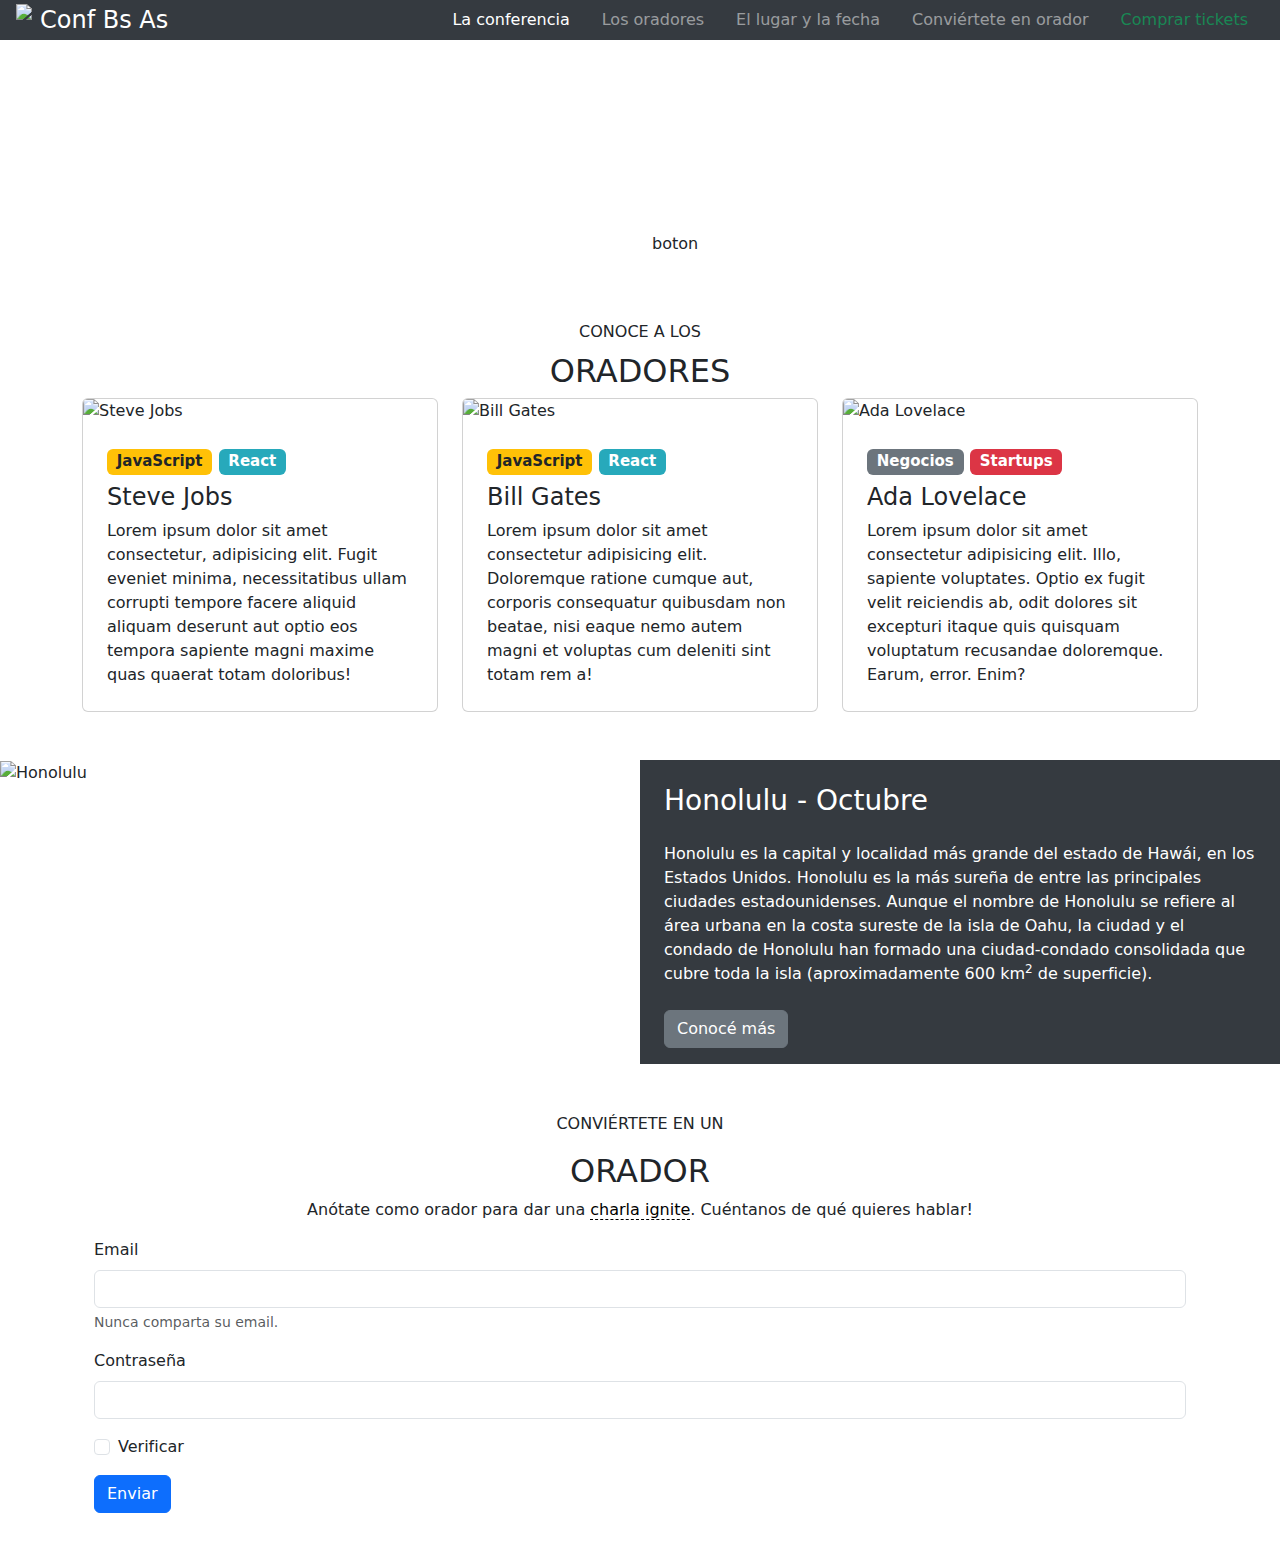
==== index.html @ e2c48ae4 "Actualizacion del commit inicial" ====
<!DOCTYPE html>
<html lang="es">

<head>
    <meta charset="UTF-8">
    <meta http-equiv="X-UA-Compatible" content="IE=edge">
    <meta name="viewport" content="width=device-width, initial-scale=1.0">
    <link rel="stylesheet" href="css/estilo.css">
    <link href="https://cdn.jsdelivr.net/npm/bootstrap@5.1.3/dist/css/bootstrap.min.css" rel="stylesheet">

    <script src="https://cdn.jsdelivr.net/npm/bootstrap@5.1.3/dist/js/bootstrap.bundle.min.js"></script>
    <title>Conf Bs As</title>
</head>

<body>
    <main>
        <div class="container-fluid px-0">
            <header class="d-flex flex-wrap justify-content-center mx-0 px-3 fondo-oscuro">
                <a href="/" class="d-flex align-items-center mb-3 mb-md-0 me-md-auto text-dark text-decoration-none">
                    <img src="./img/codoacodo.png" class="bi me-2" height="32"></img>
                    <span class="fs-4 text-white">Conf Bs As</span>
                </a>

                <ul class="nav nav-pills">
                    <li class="nav-item"><a href="#" class="nav-link text-white">La conferencia</a></li>
                    <li class="nav-item"><a href="#" class="nav-link text-white-50">Los oradores</a></li>
                    <li class="nav-item"><a href="#" class="nav-link text-white-50">El lugar y la fecha</a></li>
                    <li class="nav-item"><a href="#" class="nav-link text-white-50">Conviértete en orador</a></li>
                    <li class="nav-item"><a href="#" class="nav-link text-success">Comprar tickets</a></li>
                </ul>
            </header>
        </div>



        <div class="container-fluid fondo-imagen">
            <div class="row row-cols-2">
                <div class="col"></div>
                <div class="col">
                    <h1 class="text-white text-end">Conf Bs As</h1>
                    <p class="text-white text-end">Bs As llega por primera vez a Argentina. Un evento para compartir con nuestra
                        comunidad el conocimiento y
                        experiencia de los expertos que están creando el futuro de Internet. Ven a conocer a miembros
                        del
                        evento, a otros estudiantes de Codo a Codo y los oradores de primer nivel que tenemos para ti.
                        Te
                        esperamos!</p>
                    <div>
                        <p>boton</p>
                    </div>
                </div>
            </div>
        </div>



        <div class="container my-5">
            <div>
                <p class="text-center m-2 ">CONOCE A LOS</p>
                <h2 class="text-center m-2">ORADORES</h2>
            </div>
            <div class="row row-cols-1 row-cols-sm-2 row-cols-md-3 g-4">

                <div class="col">
                    <div class="card h-100">
                        <img src="./img/steve.jpg" class="card-img-top img-fluid" alt="Steve Jobs">
                        <div class="card-body p-4">
                            <h5><span class="badge bg-warning text-dark">JavaScript</span>
                                <span class="badge bg-badge-react">React</span>
                            </h5>
                            <h4 class="card-title">Steve Jobs</h4>
                            <p class="card-text">Lorem ipsum dolor sit amet consectetur, adipisicing elit. Fugit eveniet
                                minima, necessitatibus ullam corrupti tempore facere aliquid aliquam deserunt aut optio
                                eos
                                tempora sapiente magni maxime quas quaerat totam doloribus!</p>

                        </div>
                    </div>
                </div>
                <div class="col">
                    <div class="card h-100">

                        <img src="./img/bill.jpg" class="card-img-top img-fluid" alt="Bill Gates">
                        <div class="card-body p-4">
                            <h5><span class="badge bg-warning text-dark">JavaScript</span>
                                <span class="badge bg-badge-react">React</span>
                            </h5>
                            <h4 class="card-title">Bill Gates</h4>
                            <p class="card-text">Lorem ipsum dolor sit amet consectetur adipisicing elit. Doloremque
                                ratione
                                cumque aut, corporis consequatur quibusdam non beatae, nisi eaque nemo autem magni et
                                voluptas cum deleniti sint totam rem a!</p>
                        </div>
                    </div>
                </div>
                <div class="col">
                    <div class="card h-100">
                        <img src="./img/ada.jpeg" class="card-img-top img-fluid" alt="Ada Lovelace">
                        <div class="card-body p-4">
                            <h5><span class="badge bg-secondary">Negocios</span>
                                <span class="badge bg-danger">Startups</span>
                            </h5>
                            <h4 class="card-title">Ada Lovelace</h4>
                            <p class="card-text">Lorem ipsum dolor sit amet consectetur adipisicing elit. Illo, sapiente
                                voluptates. Optio ex fugit velit reiciendis ab, odit dolores sit excepturi itaque quis
                                quisquam voluptatum recusandae doloremque. Earum, error. Enim?</p>
                        </div>
                    </div>
                </div>
            </div>
        </div>

        <div class="container-fluid row m-0 p-0">
            <div class="col-6 m-0 p-0">
                <img src="./img/honolulu.jpg" class="img-fluid" alt="Honolulu">
            </div>
            <div class="col-6 fondo-oscuro m-0 py-3 px-4">
                <h3 class="text-white py-2">Honolulu - Octubre</h4>
                    <p class="text-white py-2">Honolulu es la capital y localidad más grande del estado de Hawái, en los
                        Estados Unidos. Honolulu es la más sureña de entre las principales ciudades estadounidenses.
                        Aunque el nombre de Honolulu se refiere al área urbana en la costa sureste de la isla de Oahu,
                        la ciudad y el condado de Honolulu han formado una ciudad-condado consolidada que cubre toda la
                        isla (aproximadamente 600 km<sup>2</sup> de superficie).</p>
                    <a class="btn btn-secondary" role="button" aria-disabled="true">Conocé más</a>
            </div>
        </div>


        <div class="container my-5">
            <div>
                <p class="text-center">CONVIÉRTETE EN UN</p>
                <h2 class="text-center">ORADOR</h2>
                <p class="text-center">Anótate como orador para dar una <a href="#" class="text-dotted">charla
                        ignite</a>. Cuéntanos de qué quieres hablar!</p>
            </div>

            <div class="container-fluid">
                <form>
                    <div class="mb-3">
                        <label for="exampleInputEmail1" class="form-label">Email</label>
                        <input type="email" class="form-control" id="exampleInputEmail1" aria-describedby="emailHelp">
                        <div id="emailHelp" class="form-text">Nunca comparta su email.</div>
                    </div>
                    <div class="mb-3">
                        <label for="exampleInputPassword1" class="form-label">Contraseña</label>
                        <input type="password" class="form-control" id="exampleInputPassword1">
                    </div>
                    <div class="mb-3 form-check">
                        <input type="checkbox" class="form-check-input" id="exampleCheck1">
                        <label class="form-check-label" for="exampleCheck1">Verificar</label>
                    </div>
                    <button type="submit" class="btn btn-primary">Enviar</button>
                </form>
            </div>
        </div>

    </main>
</body>

</html>
---- css/estilo.css ----
.fondo-imagen {
    background-image: url(../img/ba1.jpg);
    background-size: cover;
}

.fondo-oscuro {
    background-color: #353a40;
}

.bg-badge-react {
    background-color: #27a9bb;
}

.text-dotted{
    border-bottom: 1px dashed rgb(0, 0, 0);
    text-decoration: none; 
    color: black;
}
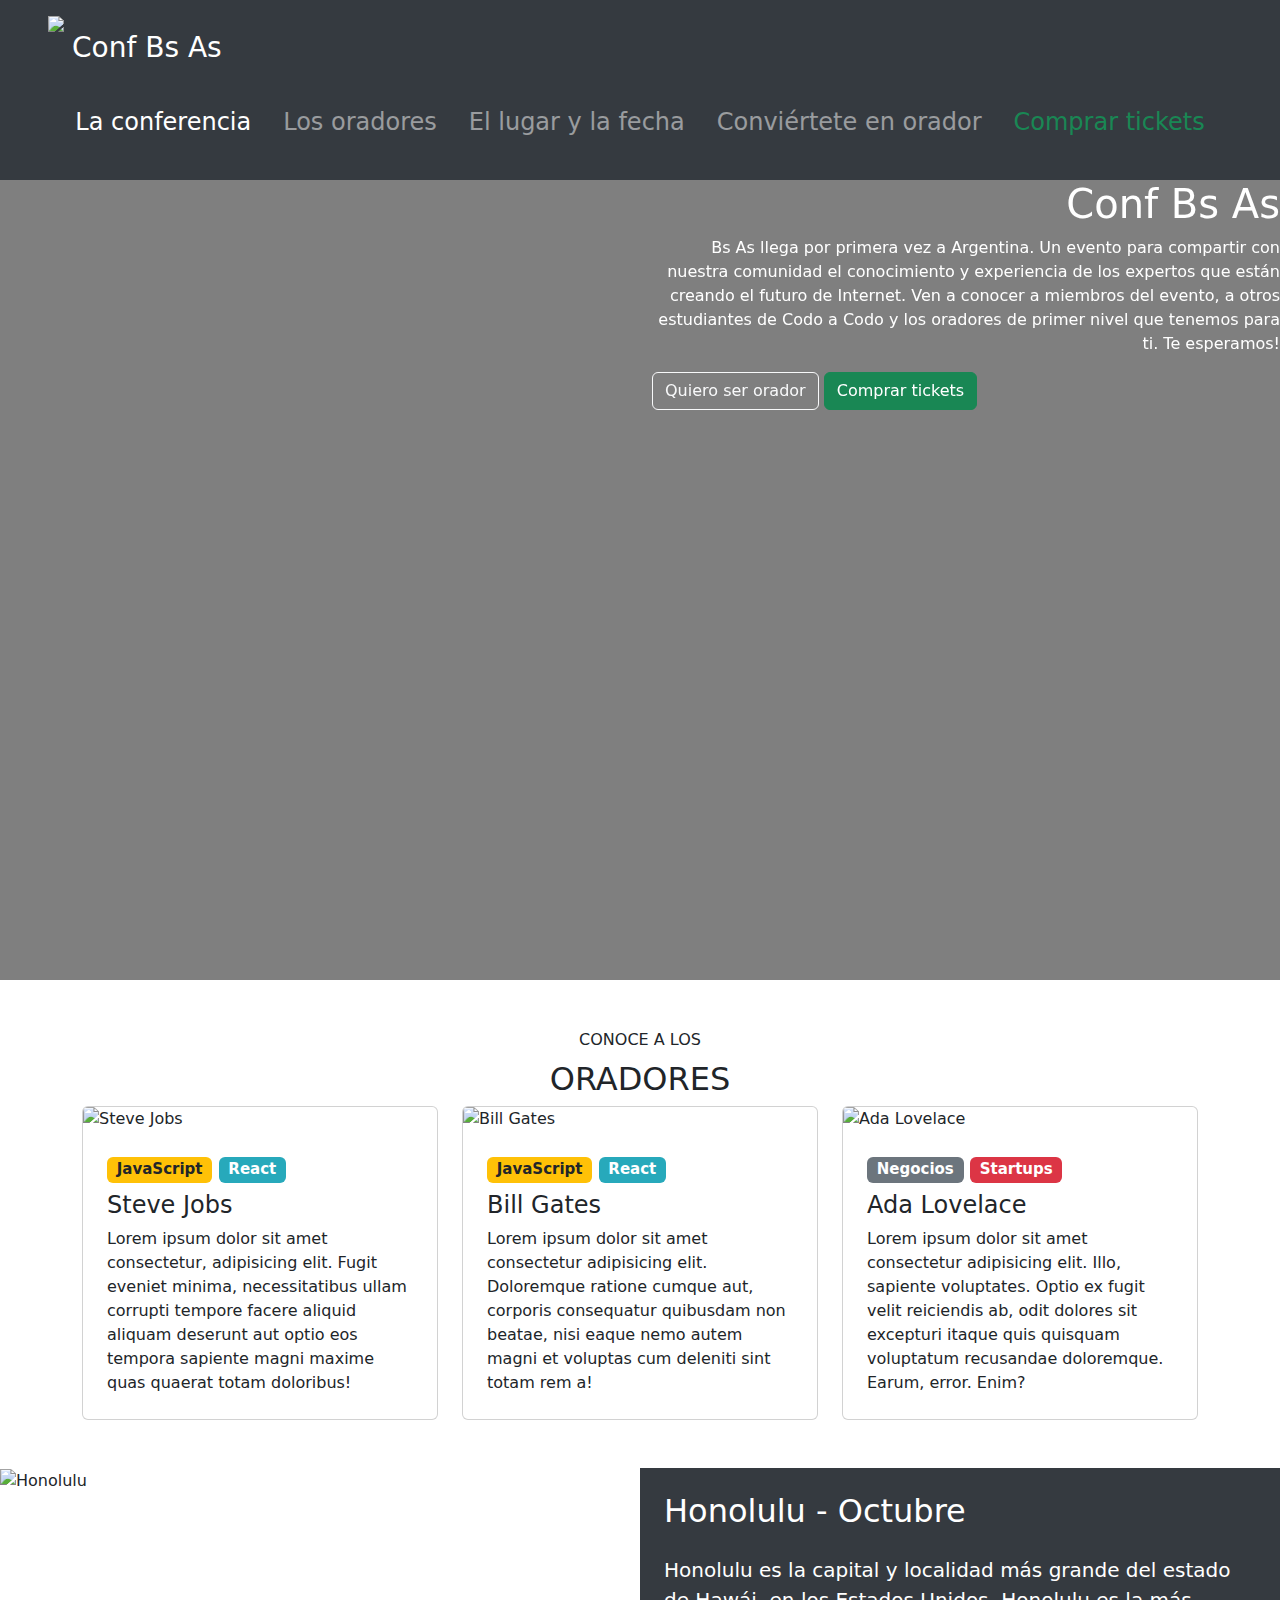
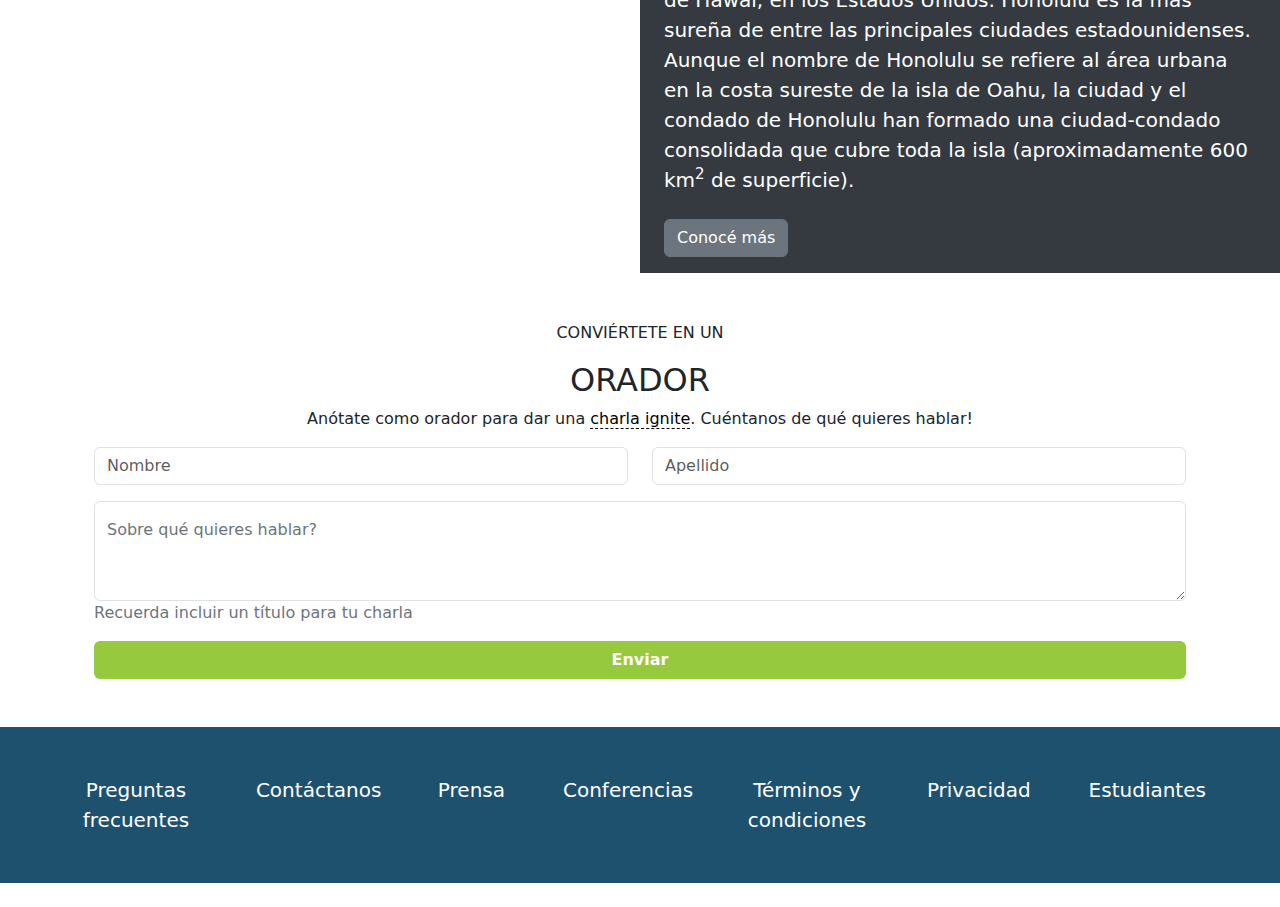
==== commit db3014e4: "Actualizacion del footer e imagen de fondo" ====
--- a/index.html
+++ b/index.html
@@ -15,38 +15,45 @@
 <body>
     <main>
         <div class="container-fluid px-0">
-            <header class="d-flex flex-wrap justify-content-center mx-0 px-3 fondo-oscuro">
+            <header class="d-flex flex-wrap justify-content-center mx-0 px-5 py-3 fondo-oscuro">
                 <a href="/" class="d-flex align-items-center mb-3 mb-md-0 me-md-auto text-dark text-decoration-none">
-                    <img src="./img/codoacodo.png" class="bi me-2" height="32"></img>
-                    <span class="fs-4 text-white">Conf Bs As</span>
+                    <img src="./img/codoacodo.png" class="bi me-2" height="64"></img>
+                    <span class="fs-3 text-white">Conf Bs As</span>
                 </a>
 
-                <ul class="nav nav-pills">
-                    <li class="nav-item"><a href="#" class="nav-link text-white">La conferencia</a></li>
-                    <li class="nav-item"><a href="#" class="nav-link text-white-50">Los oradores</a></li>
-                    <li class="nav-item"><a href="#" class="nav-link text-white-50">El lugar y la fecha</a></li>
-                    <li class="nav-item"><a href="#" class="nav-link text-white-50">Conviértete en orador</a></li>
-                    <li class="nav-item"><a href="#" class="nav-link text-success">Comprar tickets</a></li>
+                <ul class="nav nav-pills py-3">
+                    <li class="nav-item"><a href="#" class="nav-link fs-4 text-white">La conferencia</a></li>
+                    <li class="nav-item"><a href="#" class="nav-link fs-4 text-white-50">Los oradores</a></li>
+                    <li class="nav-item"><a href="#" class="nav-link fs-4 text-white-50">El lugar y la fecha</a></li>
+                    <li class="nav-item"><a href="#" class="nav-link fs-4 text-white-50">Conviértete en orador</a></li>
+                    <li class="nav-item"><a href="#" class="nav-link fs-4 text-success">Comprar tickets</a></li>
                 </ul>
             </header>
         </div>
 
 
 
-        <div class="container-fluid fondo-imagen">
-            <div class="row row-cols-2">
-                <div class="col"></div>
-                <div class="col">
-                    <h1 class="text-white text-end">Conf Bs As</h1>
-                    <p class="text-white text-end">Bs As llega por primera vez a Argentina. Un evento para compartir con nuestra
-                        comunidad el conocimiento y
-                        experiencia de los expertos que están creando el futuro de Internet. Ven a conocer a miembros
-                        del
-                        evento, a otros estudiantes de Codo a Codo y los oradores de primer nivel que tenemos para ti.
-                        Te
-                        esperamos!</p>
-                    <div>
-                        <p>boton</p>
+        <div class="container-fluid fondo-imagen px-0">
+            <div class="image-size">
+                <div class="row row-cols-2">
+                    <div class="col"></div>
+                    <div class="col">
+                        <h1 class="text-white text-end">Conf Bs As</h1>
+                        <p class="text-white text-end">Bs As llega por primera vez a Argentina. Un evento para compartir
+                            con
+                            nuestra
+                            comunidad el conocimiento y
+                            experiencia de los expertos que están creando el futuro de Internet. Ven a conocer a
+                            miembros
+                            del
+                            evento, a otros estudiantes de Codo a Codo y los oradores de primer nivel que tenemos para
+                            ti.
+                            Te
+                            esperamos!</p>
+                        <div>
+                            <button type="button" class="btn btn-outline-light">Quiero ser orador</button>
+                            <button type="button" class="btn btn-success">Comprar tickets</button>
+                        </div>
                     </div>
                 </div>
             </div>
@@ -111,12 +118,13 @@
         </div>
 
         <div class="container-fluid row m-0 p-0">
-            <div class="col-6 m-0 p-0">
+            <div class="col-12 col-lg-6 m-0 p-0">
                 <img src="./img/honolulu.jpg" class="img-fluid" alt="Honolulu">
             </div>
-            <div class="col-6 fondo-oscuro m-0 py-3 px-4">
-                <h3 class="text-white py-2">Honolulu - Octubre</h4>
-                    <p class="text-white py-2">Honolulu es la capital y localidad más grande del estado de Hawái, en los
+            <div class="col-12 col-lg-6 fondo-oscuro m-0 py-3 px-4">
+                <h3 class="text-white fs-2 py-2">Honolulu - Octubre</h4>
+                    <p class="text-white fs-5 py-2">Honolulu es la capital y localidad más grande del estado de Hawái,
+                        en los
                         Estados Unidos. Honolulu es la más sureña de entre las principales ciudades estadounidenses.
                         Aunque el nombre de Honolulu se refiere al área urbana en la costa sureste de la isla de Oahu,
                         la ciudad y el condado de Honolulu han formado una ciudad-condado consolidada que cubre toda la
@@ -134,24 +142,47 @@
                         ignite</a>. Cuéntanos de qué quieres hablar!</p>
             </div>
 
-            <div class="container-fluid">
+            <div class="container">
                 <form>
-                    <div class="mb-3">
-                        <label for="exampleInputEmail1" class="form-label">Email</label>
-                        <input type="email" class="form-control" id="exampleInputEmail1" aria-describedby="emailHelp">
-                        <div id="emailHelp" class="form-text">Nunca comparta su email.</div>
+                    <div class="row row-cols-2">
+                        <div class="col"><input type="text" class="form-control" id="nombreOrador" placeholder="Nombre">
+                        </div>
+                        <div class="col"><input type="text" class="form-control" id="apellidoOrador"
+                                placeholder="Apellido"></div>
                     </div>
-                    <div class="mb-3">
-                        <label for="exampleInputPassword1" class="form-label">Contraseña</label>
-                        <input type="password" class="form-control" id="exampleInputPassword1">
+                    <div class="form-floating my-3">
+                        <textarea class="form-control" placeholder="Descripción de la charla" id="commentsForm"
+                            style="height: 100px"></textarea>
+                        <label for="floatingTextarea2" class="text-secondary">Sobre qué quieres hablar?</label>
+                        <p class="text-secondary">Recuerda incluir un título para tu charla</p>
                     </div>
-                    <div class="mb-3 form-check">
-                        <input type="checkbox" class="form-check-input" id="exampleCheck1">
-                        <label class="form-check-label" for="exampleCheck1">Verificar</label>
+                    <div class="d-grid gap-2">
+                        <button type="submit" class="btn" id="send-form-button">Enviar</button>
                     </div>
-                    <button type="submit" class="btn btn-primary">Enviar</button>
                 </form>
             </div>
+        </div>
+
+        <div class="container-fluid mx-0 px-0">
+            <footer class="py-3 my-4 px-4">
+                <ul class="nav justify-content-evenly py-3">
+                    <li class="nav-item"><a href="#"
+                            class="nav-link h-100 align-middle text-white fs-5 px-2 my-2">Preguntas frecuentes</a></li>
+                    <li class="nav-item"><a href="#"
+                            class="nav-link h-100 align-middle text-white fs-5 px-2 my-2">Contáctanos</a></li>
+                    <li class="nav-item"><a href="#"
+                            class="nav-link h-100 align-middle text-white fs-5 px-2 my-2">Prensa</a></li>
+                    <li class="nav-item"><a href="#"
+                            class="nav-link h-100 align-middle text-white fs-5 px-2 my-2">Conferencias</a></li>
+                    <li class="nav-item"><a href="#"
+                            class="nav-link h-100 align-middle text-white fs-5 px-2 my-2">Términos y condiciones</a>
+                    </li>
+                    <li class="nav-item"><a href="#"
+                            class="nav-link h-100 align-middle text-white fs-5 px-2 my-2">Privacidad</a></li>
+                    <li class="nav-item"><a href="#"
+                            class="nav-link h-100 align-middle text-white fs-5 px-2 my-2">Estudiantes</a></li>
+                </ul>
+            </footer>
         </div>
 
     </main>
--- a/css/estilo.css
+++ b/css/estilo.css
@@ -1,6 +1,15 @@
+
+
 .fondo-imagen {
-    background-image: url(../img/ba1.jpg);
+    background-image: linear-gradient(rgba(0, 0, 0, 0.5), rgba(0, 0, 0, 0.5)),url(../img/ba1.jpg);
     background-size: cover;
+    background-position: center;
+    height: 800px;
+    
+}
+
+.image-size{
+    filter: brightness(100%);
 }
 
 .fondo-oscuro {
@@ -15,4 +24,20 @@
     border-bottom: 1px dashed rgb(0, 0, 0);
     text-decoration: none; 
     color: black;
+}
+
+#send-form-button {
+    color: white;
+    font-weight: bold;
+    background-color: #96c93e;
+}
+
+footer {
+    background-color: #1e516e;
+    
+}
+
+footer li{
+    max-width: 140px;
+    text-align: center;
 }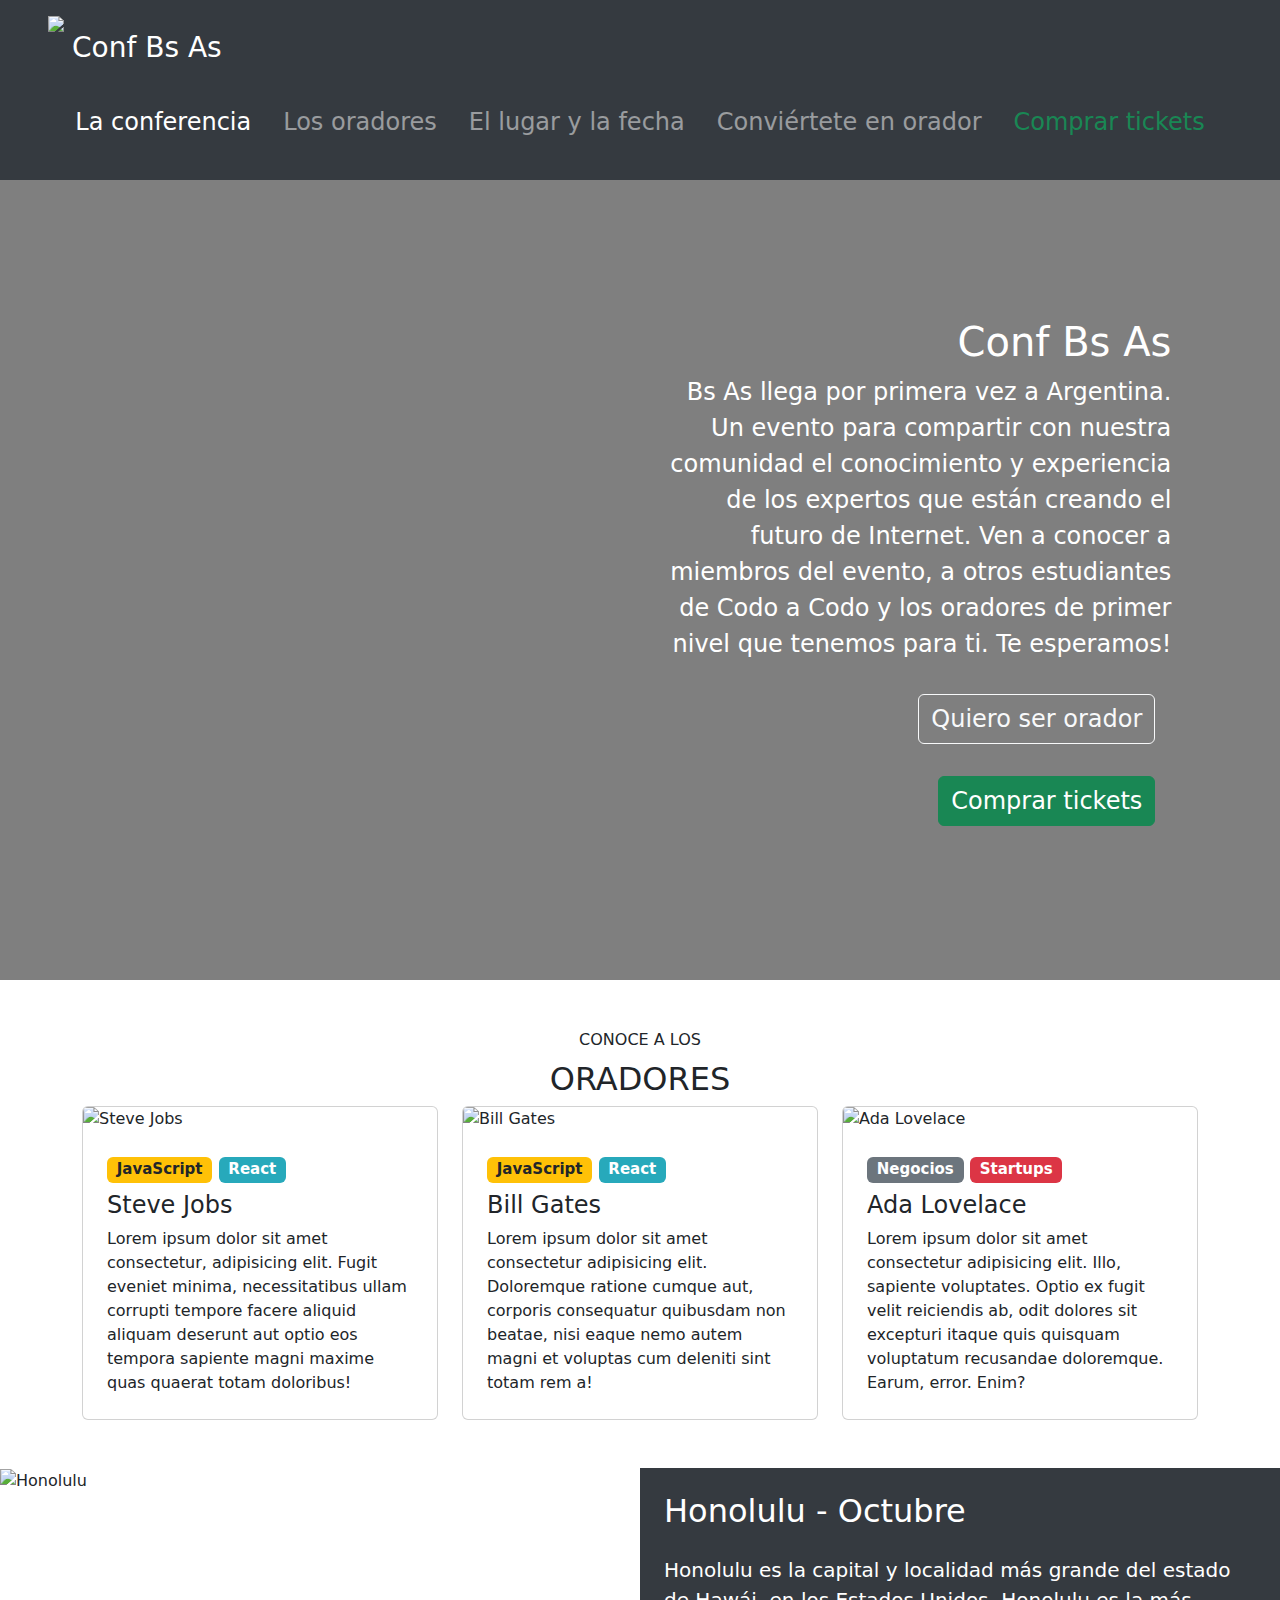
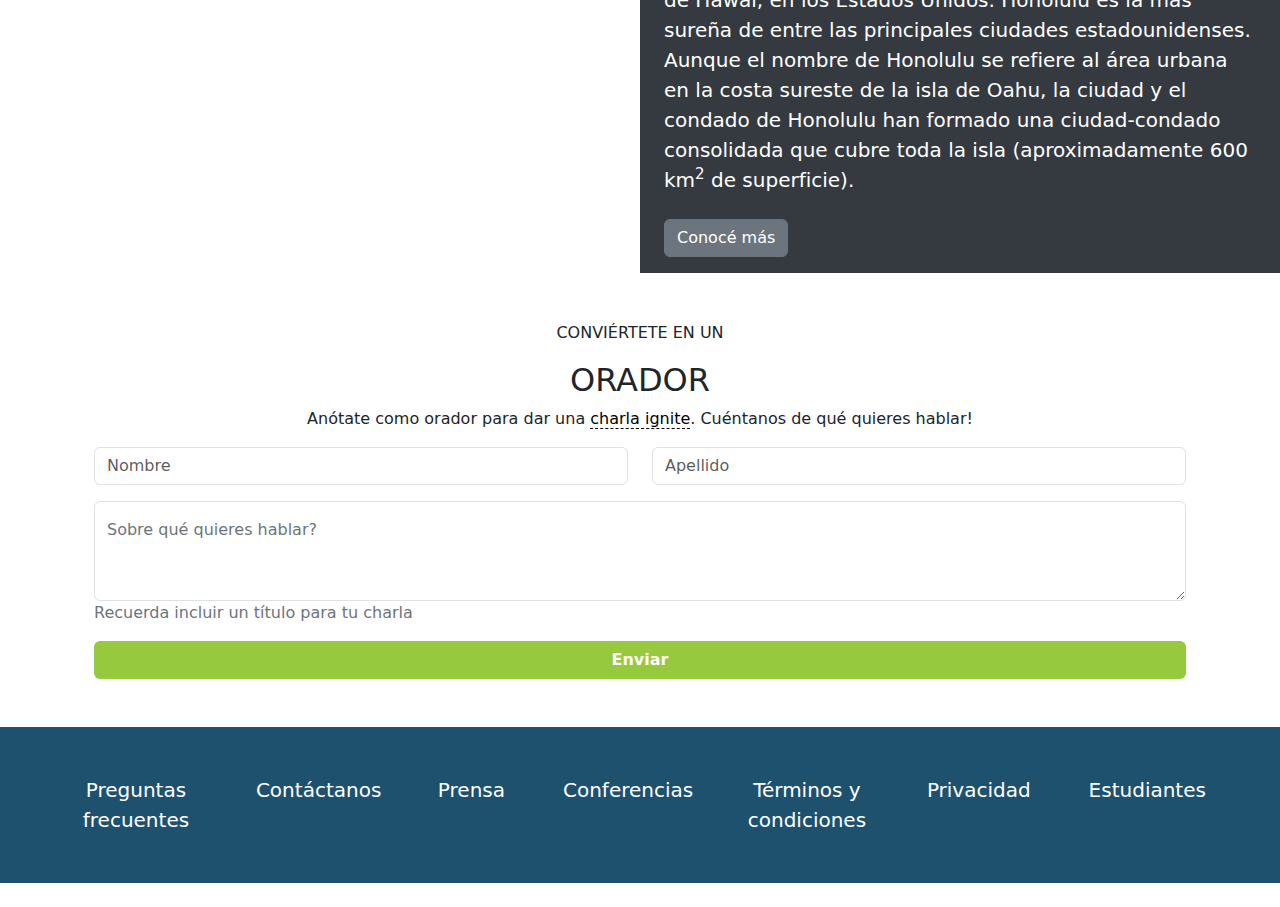
==== commit 3042689c: "fix del posicionamiento del texto con imagen de fondo" ====
--- a/index.html
+++ b/index.html
@@ -13,10 +13,10 @@
 </head>
 
 <body>
-    <main>
+    <main class="container-fluid px-0">
         <div class="container-fluid px-0">
             <header class="d-flex flex-wrap justify-content-center mx-0 px-5 py-3 fondo-oscuro">
-                <a href="/" class="d-flex align-items-center mb-3 mb-md-0 me-md-auto text-dark text-decoration-none">
+                <a href="#" class="d-flex align-items-center mb-3 mb-md-0 me-md-auto text-dark text-decoration-none">
                     <img src="./img/codoacodo.png" class="bi me-2" height="64"></img>
                     <span class="fs-3 text-white">Conf Bs As</span>
                 </a>
@@ -34,26 +34,25 @@
 
 
         <div class="container-fluid fondo-imagen px-0">
-            <div class="image-size">
-                <div class="row row-cols-2">
-                    <div class="col"></div>
-                    <div class="col">
-                        <h1 class="text-white text-end">Conf Bs As</h1>
-                        <p class="text-white text-end">Bs As llega por primera vez a Argentina. Un evento para compartir
-                            con
-                            nuestra
-                            comunidad el conocimiento y
-                            experiencia de los expertos que están creando el futuro de Internet. Ven a conocer a
-                            miembros
-                            del
-                            evento, a otros estudiantes de Codo a Codo y los oradores de primer nivel que tenemos para
-                            ti.
-                            Te
-                            esperamos!</p>
-                        <div>
-                            <button type="button" class="btn btn-outline-light">Quiero ser orador</button>
-                            <button type="button" class="btn btn-success">Comprar tickets</button>
-                        </div>
+            <div class="row image-container">
+                <div class="col-1 col-sm-2 col-lg-6"></div>
+                <div class="col-10 col-sm-9 col-lg-5 columna-contenido">
+                    <h1 class="text-white text-end">Conf Bs As</h1>
+                    <p class="text-white fs-4 text-end">Bs As llega por primera vez a Argentina. Un evento para
+                        compartir
+                        con
+                        nuestra
+                        comunidad el conocimiento y
+                        experiencia de los expertos que están creando el futuro de Internet. Ven a conocer a
+                        miembros
+                        del
+                        evento, a otros estudiantes de Codo a Codo y los oradores de primer nivel que tenemos para
+                        ti.
+                        Te
+                        esperamos!</p>
+                    <div id="image-buttons-container">
+                        <button type="button" class="btn btn-outline-light fs-4 m-3">Quiero ser orador</button>
+                        <button type="button" class="btn btn-success fs-4 m-3">Comprar tickets</button>
                     </div>
                 </div>
             </div>
--- a/css/estilo.css
+++ b/css/estilo.css
@@ -1,4 +1,7 @@
-
+body{
+    margin: 0;
+    padding: 0;
+}
 
 .fondo-imagen {
     background-image: linear-gradient(rgba(0, 0, 0, 0.5), rgba(0, 0, 0, 0.5)),url(../img/ba1.jpg);
@@ -6,10 +9,6 @@
     background-position: center;
     height: 800px;
     
-}
-
-.image-size{
-    filter: brightness(100%);
 }
 
 .fondo-oscuro {
@@ -26,11 +25,30 @@
     color: black;
 }
 
+.image-container{
+    align-items: stretch;
+    height: 800px;
+}
+
+.columna-contenido{
+    display: flex;
+    flex-direction: column;
+    justify-content: center;
+    align-items: flex-end;
+    align-content: center;
+}
+
 #send-form-button {
     color: white;
     font-weight: bold;
     background-color: #96c93e;
 }
+
+#image-buttons-container{
+    text-align: right;
+}
+
+
 
 footer {
     background-color: #1e516e;
